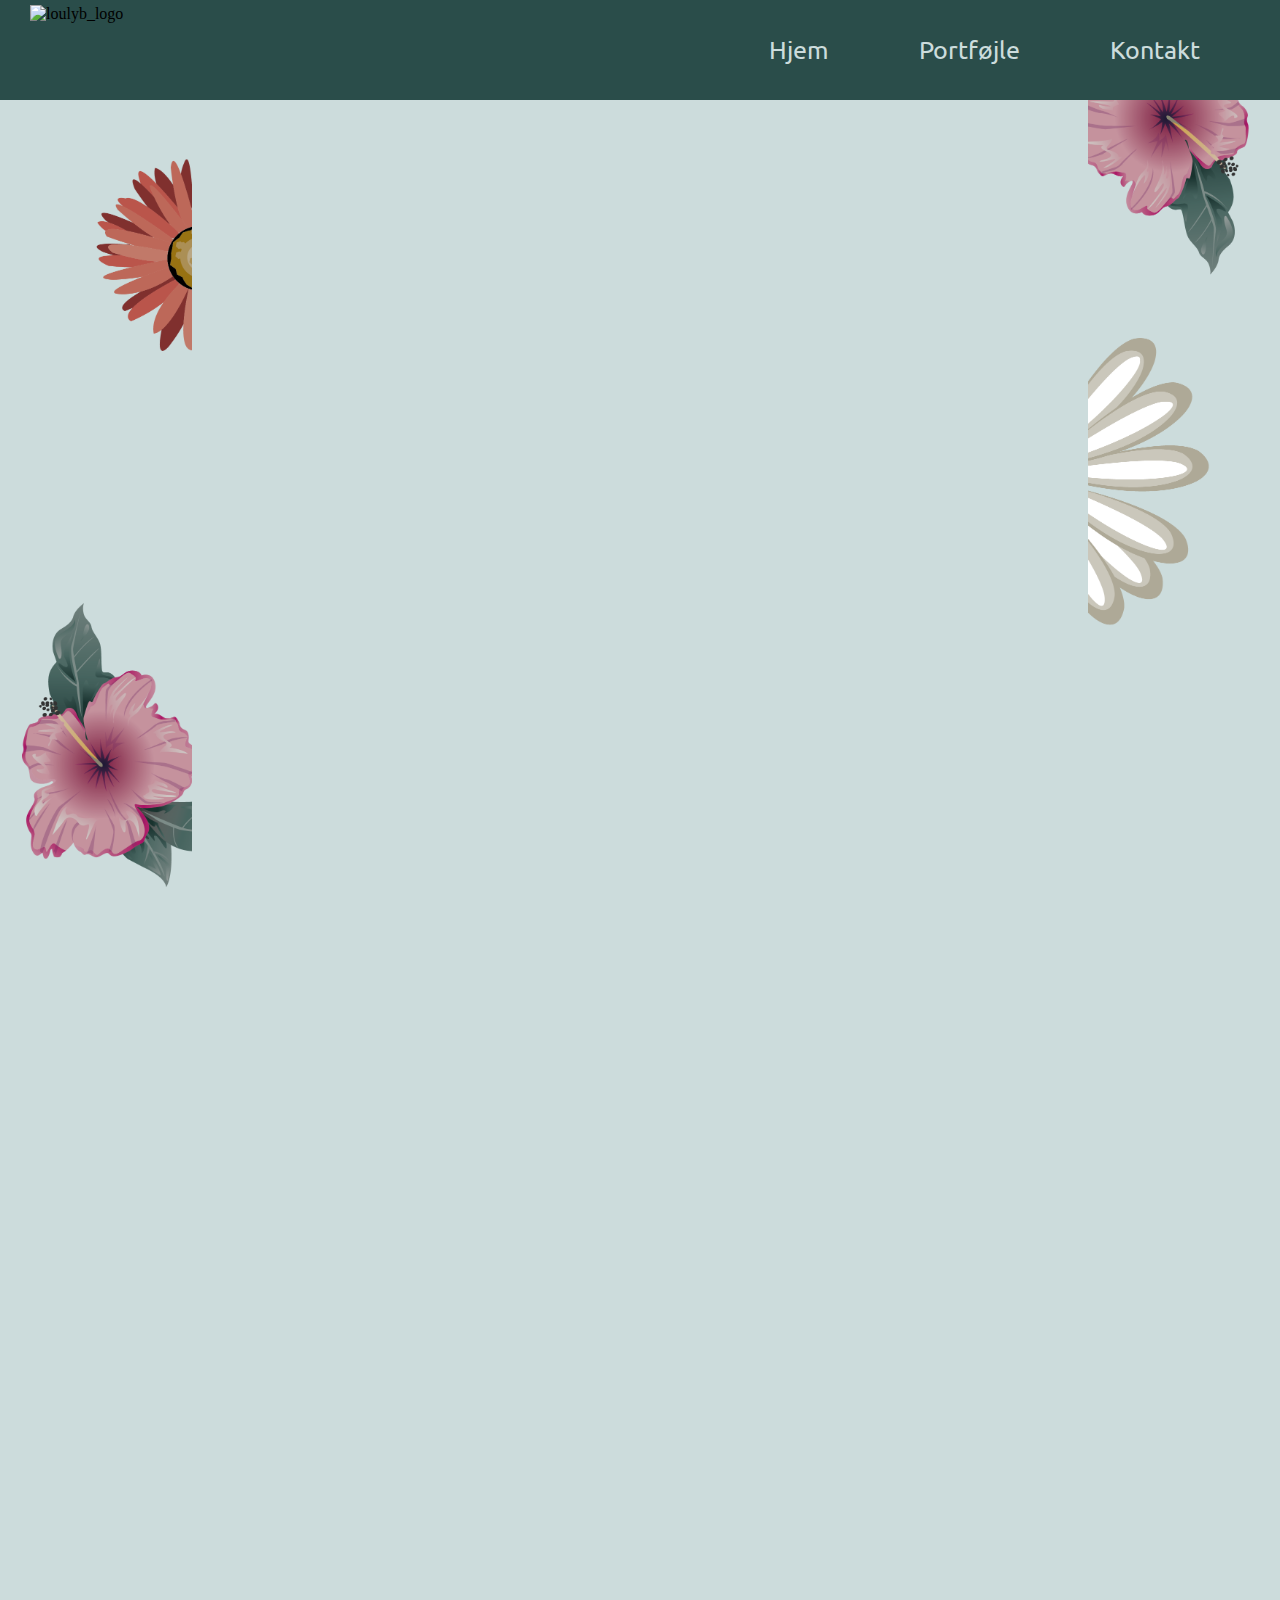
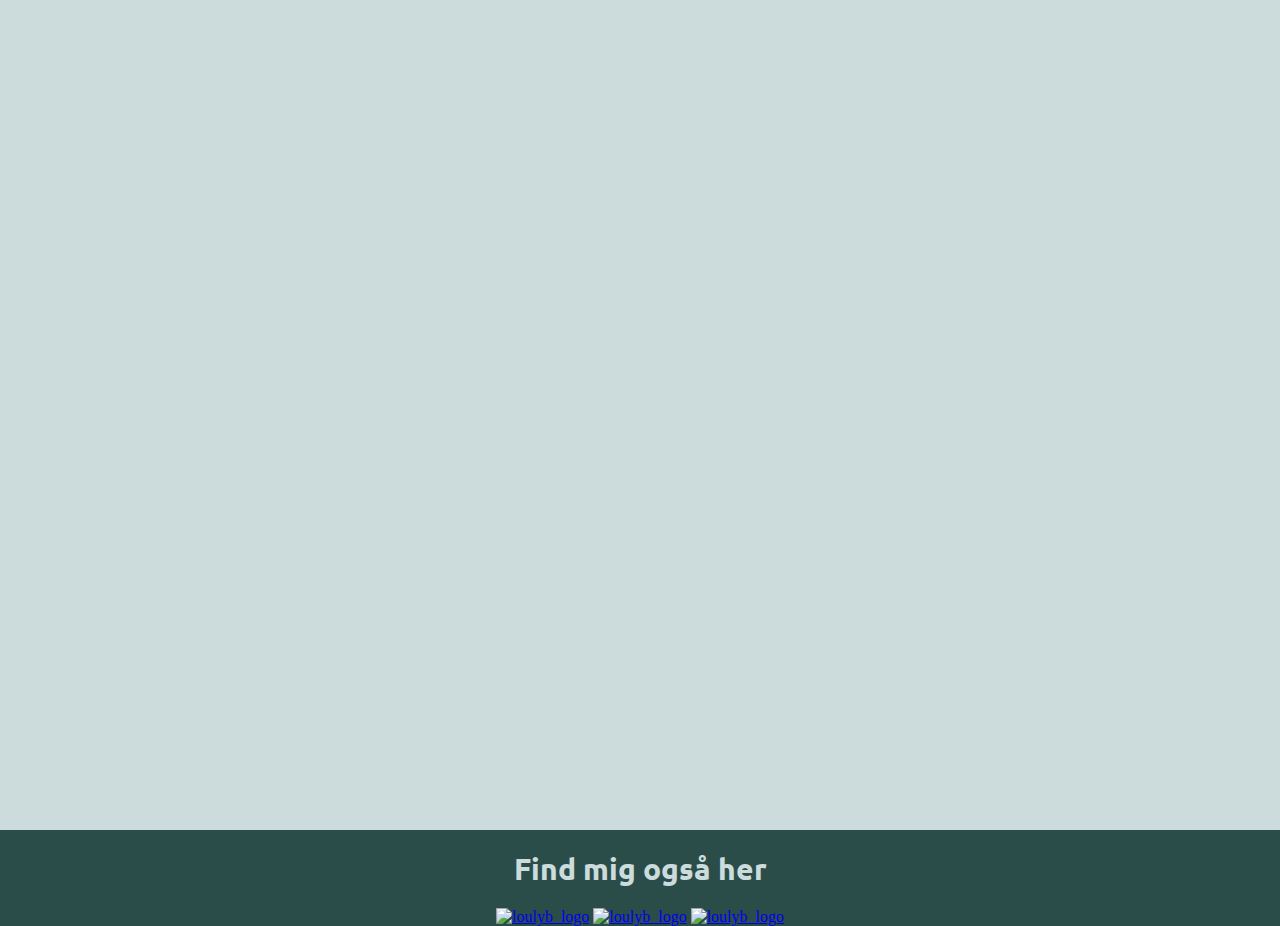
==== kontakt.html @ f7d67015 "ændringer" ====
<!doctype html>
<html lang="da">

<head>
    <meta charset="utf-8">
    <meta name="viewpoint" content="width=device-width, initial-scale=1.0">
    <title>loulyb.dk</title>
    <link rel="stylesheet" href="style.css">

    <!--skrifttyperne-->
    <link rel="preconnect" href="https://fonts.googleapis.com">
    <link rel="preconnect" href="https://fonts.gstatic.com" crossorigin>
    <link href="https://fonts.googleapis.com/css2?family=Merienda:wght@300&family=Ubuntu:wght@300;400;700&display=swap" rel="stylesheet">
</head>

<body>

    <p style="background-image: url('Billeder\ og\ video/baggrund.png');"></p>

    <header class="header">
        <div class="logo">
            <img src="Billeder og video/Logo.png" alt="loulyb_logo">
        </div>
        <nav class="menu">
            <ul>
                <li><a href="index.html">Hjem</a></li>
                <li><a href="portføjle.html">Portføjle</a></li>
                <li><a href="kontakt.html">Kontakt</a></li>
            </ul>
        </nav>
    </header>

    <div class="wrapper">
        <main class="item4">
            
            </div>
        </main>
    </div>

    <footer class="footer">
        <div class="overskrift2">
            <h2>Find mig også her</h2>
        </div>
        
        <div class="sm">
            <a href="https://www.facebook.com/louise.janum/"><img src="Billeder og video/facebook.png" alt="loulyb_logo"></a>
            <a href="#"><img src="Billeder og video/instragram.png" alt="loulyb_logo"></a>
            <a href="#"><img src="Billeder og video/linkedin.png" alt="loulyb_logo"></a>
        </div>
        
    </footer>

</body>

</html>
---- style.css ----
/* mobil versionen*/

*{
    margin: 0;
    padding: 0;
}

body{
    background-color: #CCDCDC;
    display: flex;
    flex-direction: column;
    min-height: 100vh;
    background-image: url('billeder/baggrund.png');
    background-repeat: no-repeat;
    background-attachment: fixed;
    background-size: 100% 100%;
}

.wrapper{
    margin: 0 auto;
    width: 80%;
    background-color: #CCDCDC;
}

.wrapper-portføjle{
    width: 80%;
    background-color: #CCDCDC;
    margin: 0 auto;
}

/* navigations bar */

.header{
    width: 100%;
    height: 100px;
    display: flex;
    background-color: #2a4d4a;
    justify-content: space-between;
    position: fixed;
    top: 0;
    z-index: 999;
}

.logo{
    width: fit-content;
    height: 100%;
    padding-left: 20px;
    display: flex;
}

.logo img{
    height: 90px;
    align-self: center;
}

.menu{
    width: fit-content;
    height: 100%;
    padding-right:20px;
}

.menu ul{
    list-style: none;
}

.menu ul li{
    display: inline;
    float: left;
    margin-right: 20px;
}

.menu ul li a{
    display: block;
    text-decoration: none;
    padding: 0 10px;
    line-height: 100px;
    color: #CCDCDC;
    font-size: 20px;
    font-family: 'Ubuntu', sans-serif;
}

.menu ul li a:hover{
    color: #5C8A66;
    text-decoration:underline;
}

/* styling af forside */

section{
    min-height: 60vh;
    width: 100%;
    display: flex;
    align-items: center;
    justify-content: center;
}

.grid{
    width: 90%;
    max-width: 1000px;
    display: flex;
    align-items: center;
    justify-content: center;
}

.venstre{
    width: 100%;
    height: 500px;
    background: url(billeder/mig-forside.jpg) no-repeat center / cover;
    border-radius: 8px;
    margin-left: -40px;
}

.højre{
    width:90%;
    min-height: 70px;
    display: flex;
    justify-content: center;
    margin-left: -85px;
    margin-right: -60px;
}

.grid h2{
    font-size: 20px;
    color: #5C8A66;
}

.grid p{
    text-align:center;
    color: #5C8A66;
}

hr{
    border: 2px solid #2a4d4a;
    border-radius: 8px;
    margin-left: auto;
    margin-right: auto;
    margin-top: 10px;
    margin-bottom: 10px;
    width: 80%;
}

/* footer og stylingen af footer */

.footer{
    background-color: #2a4d4a;
    bottom: 0;
    width: 100%;
    position: static;
}

.sm{
    width: fit-content;
    height: 100%; 
    margin-left: auto;
    margin-right: auto;
}

.sm img{
    height: 30px;
    align-self: center;
}

.sm img:hover{

}

/* styling af tekst */

h1{
    color: #776473;
    font-size: 20px;
    font-family: 'Ubuntu', sans-serif;
    padding: 10px;
}

h2{
    text-align: center;
    padding: 10px;
    color: #CCDCDC;
    font-family: 'Ubuntu', sans-serif;
    font-size: 20px;
    font-style: bold;
}

h3{
    color: #776473;
    font-size: 15px;
    font-family: 'Ubuntu', sans-serif;
    font-style: bold;
    padding: 10px;
}

.tekst{
    padding-left: 10px;
    padding-right: 10px;
    padding-bottom: 5px;
    padding-top: 5px;
    font-size: 10px;
    font-family: 'Ubuntu', sans-serif;
    font-style: light;
    line-height: 15px;
    color: #1D1E1B;
}

p{
    color: #2a4d4a;
}

/* styling af om mig*/

.row {
    display: flex;
    justify-content: center;
    align-items: center;
    flex-wrap: wrap;
    
  }

.column{
    flex: 20%;
    max-width: 100%;
    padding: 5px 5px;
}

.column img{
    width: 100%;
    padding: 2px;
    border-radius: 8px;
}

/* styling af Portføjle*/

#grid-container{
    display: grid;
    grid-template-areas: 
     '1'
     '2'
     '3'
     '4'
     '5'
     '6';
    grid-template-columns: 2fr;
    grid-template-rows: 250px;
    height: 100%;
    gap: 20px;
    padding: 20px;
}

#grid-container img{
    border-radius: 8px;
}

.video{
    border-radius: 8px;
    overflow: hidden;
    position: relative;
}

.adobe{
    width: 100%;
}

/* styling af Kontakt */

/* 550px or above */
@media screen and (min-width: 550px) {

    body{
        min-height: 100vh;
    }

    .wrapper{
        width: 70%;
        margin: 0 auto;
        height: 270vh;
    }

    .wrapper-portføjle{
        width: 70%;
        margin: 0 auto;
        height: 300vh;
    }

    .logo{
        padding-left: 30px;
    }

    .menu ul li{
        margin-right: 30px;
    }

    .menu ul li a{
        padding: 0 30px;
        line-height: 100px;
        font-size: 25px;
    }

    /* styling af forside */
        section{
            min-height: 90vh;
        }
    
        .grid h2{
            font-size: 70px;
        }
        
        .grid p{
            text-align:center;
            font-size: 40px;
        }

        .venstre{
            margin-left: -150px;
            height: 700px;
        }
      
        .højre{
            width:100%;
            min-height: 70px;
            display: flex;
            justify-content: center;
            margin-left: -250px;
            margin-right: -150px;
        }

    /* footer og stylingen af footer */
    
    .sm img{
        height: 50px;
        align-self: center;
    }
 
    /* styling af tekst */

    h1{
        font-size: 40px;
        padding: 20px;
    }

    h2{
        font-size: 30px;
        padding: 20px;
    }

    h3{
        font-size: 30px;
    }

    .tekst{
        font-size: 20px;
        padding: 10px;
        line-height: 40px;
        padding-left: 20px;
        padding-right: 20px;
        padding-bottom: 10px;
        padding-top: 10px;
    }

    /* styling af om mig*/
        .column{
            padding: 10px 10px;
        }  

        .column img {
            width: 100%;
        }


    
  /* styling af Portføjle*/
    #grid-container{
        grid-template-areas: 
        '1 2'
        '3 4'
        '5 6';
        grid-template-columns: 2fr 2fr;
        grid-template-rows: 300px 400px;
        height: 100%;
        gap: 100px ;
        padding: 30px;
    }
    
    #grid-container > *{
        padding: 30px;
    }
}
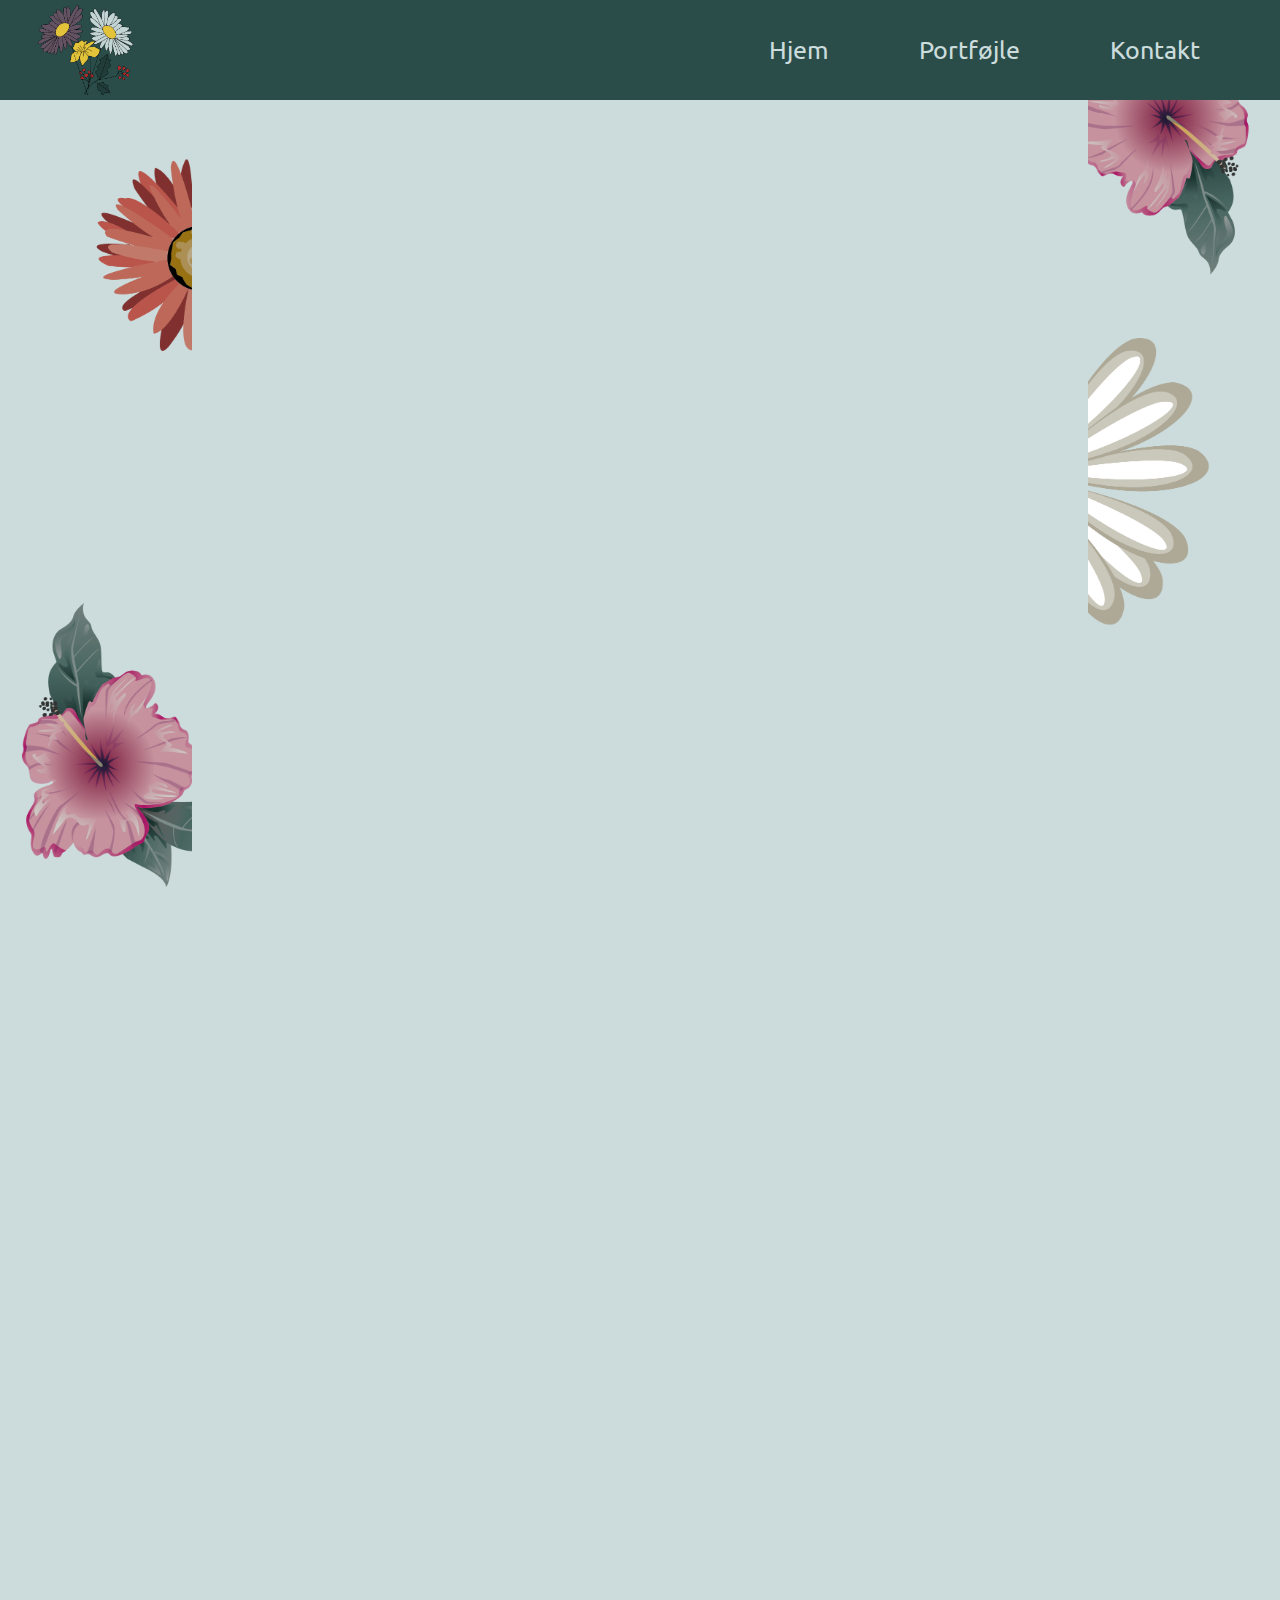
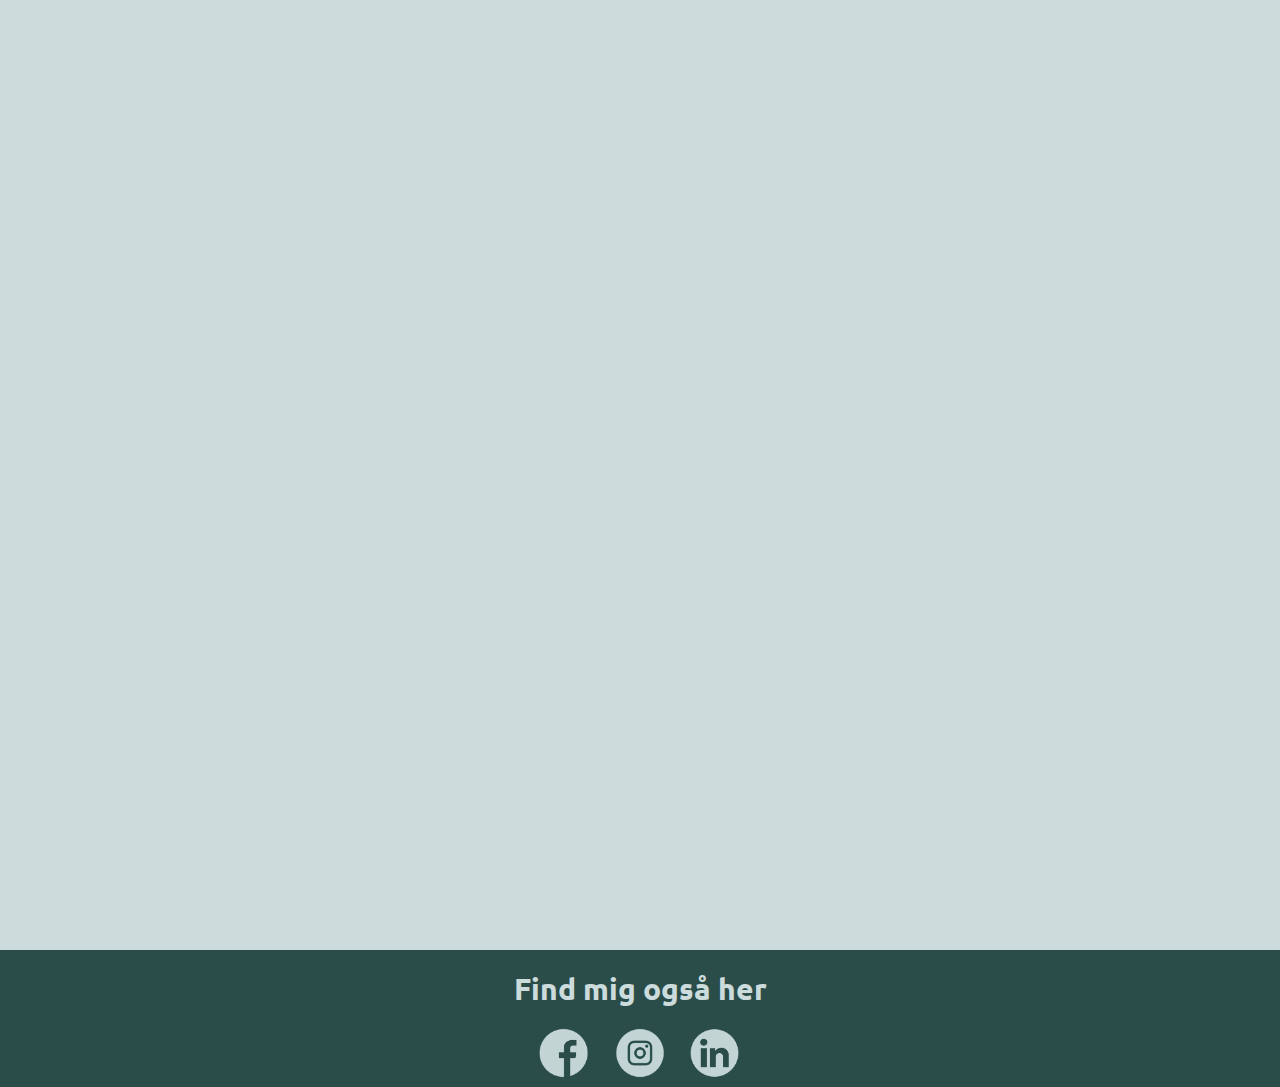
==== commit 90de1288: "ændringer" ====
--- a/kontakt.html
+++ b/kontakt.html
@@ -10,16 +10,16 @@
     <!--skrifttyperne-->
     <link rel="preconnect" href="https://fonts.googleapis.com">
     <link rel="preconnect" href="https://fonts.gstatic.com" crossorigin>
-    <link href="https://fonts.googleapis.com/css2?family=Merienda:wght@300&family=Ubuntu:wght@300;400;700&display=swap" rel="stylesheet">
+    <link href="https://fonts.googleapis.com/css2?family=Indie+Flower&family=Ubuntu:wght@300;400&display=swap" rel="stylesheet">
 </head>
 
 <body>
 
-    <p style="background-image: url('Billeder\ og\ video/baggrund.png');"></p>
+    <p style="background-image: url('billeder/baggrund.png');"></p>
 
     <header class="header">
         <div class="logo">
-            <img src="Billeder og video/Logo.png" alt="loulyb_logo">
+            <img src="billeder/Logo.png" alt="loulyb_logo">
         </div>
         <nav class="menu">
             <ul>
@@ -32,22 +32,37 @@
 
     <div class="wrapper">
         <main class="item4">
-            
-            </div>
-        </main>
+
+    </div>
+    </main>
     </div>
 
     <footer class="footer">
         <div class="overskrift2">
             <h2>Find mig også her</h2>
         </div>
-        
+
         <div class="sm">
-            <a href="https://www.facebook.com/louise.janum/"><img src="Billeder og video/facebook.png" alt="loulyb_logo"></a>
-            <a href="#"><img src="Billeder og video/instragram.png" alt="loulyb_logo"></a>
-            <a href="#"><img src="Billeder og video/linkedin.png" alt="loulyb_logo"></a>
+            <div class="fb">
+                <a href="https://www.facebook.com/louise.janum/">
+                    <img src="billeder/facebook.png" alt="loulyb_logo">
+                    <img src="billeder/facebook-hover.png" alt="hover effect" class="fb-hover">
+                </a>
+            </div>
+            <div class="in">
+                <a href="#">
+                    <img src="billeder/instragram.png" alt="loulyb_logo">
+                    <img src="billeder/instragram-hover.png" alt="hover effect" class="in-hover">
+                </a>
+            </div>
+            <div class="lin">
+                <a href="#">
+                    <img src="billeder/linkedin.png" alt="loulyb_logo">
+                    <img src="billeder/linkedin-hover.png" alt="hover effect" class="lin-hover">
+                </a>
+            </div>
         </div>
-        
+
     </footer>
 
 </body>
--- a/style.css
+++ b/style.css
@@ -17,15 +17,10 @@
 }
 
 .wrapper{
-    margin: 0 auto;
+    margin: 0 auto ;
     width: 80%;
     background-color: #CCDCDC;
-}
-
-.wrapper-portføjle{
-    width: 80%;
-    background-color: #CCDCDC;
-    margin: 0 auto;
+    padding-top: 100px;
 }
 
 /* navigations bar */
@@ -116,11 +111,11 @@
     display: flex;
     justify-content: center;
     margin-left: -85px;
-    margin-right: -60px;
+    margin-right: -50px;
 }
 
 .grid h2{
-    font-size: 20px;
+    font-size: 23px;
     color: #5C8A66;
 }
 
@@ -158,17 +153,61 @@
 .sm img{
     height: 30px;
     align-self: center;
-}
-
-.sm img:hover{
-
+    padding-bottom: 5px;
+}
+
+/*facebook*/
+.fb {
+    position: relative;
+    display: inline-block;
+}
+
+.fb .fb-hover {
+    display: none;
+    position: absolute;
+    top: 0;
+    left: -1px;
+}
+
+.fb:hover .fb-hover {
+    display: inline;
+}
+
+/*instagram*/
+.in {
+    position: relative;
+    display: inline-block;
+}
+.in .in-hover {
+    display: none;
+    position: absolute;
+    top: 0;
+    left: 1px;
+}
+.in:hover .in-hover {
+    display: inline;
+}
+
+/*linkedin*/
+.lin {
+    position: relative;
+    display: inline-block;
+}
+.lin .lin-hover {
+    display: none;
+    position: absolute;
+    top: 0;
+    left: 0;
+}
+.lin:hover .lin-hover {
+    display: inline;
 }
 
 /* styling af tekst */
 
 h1{
     color: #776473;
-    font-size: 20px;
+    font-size: 30px;
     font-family: 'Ubuntu', sans-serif;
     padding: 10px;
 }
@@ -179,15 +218,19 @@
     color: #CCDCDC;
     font-family: 'Ubuntu', sans-serif;
     font-size: 20px;
-    font-style: bold;
 }
 
 h3{
     color: #776473;
     font-size: 15px;
     font-family: 'Ubuntu', sans-serif;
-    font-style: bold;
-    padding: 10px;
+    padding: 10px;
+}
+
+h4{
+    font-family:'Indie Flower', cursive;
+    font-size: 20px;
+    color: #1D1E1B;
 }
 
 .tekst{
@@ -197,13 +240,13 @@
     padding-top: 5px;
     font-size: 10px;
     font-family: 'Ubuntu', sans-serif;
-    font-style: light;
     line-height: 15px;
     color: #1D1E1B;
 }
 
 p{
     color: #2a4d4a;
+    padding: 10px;
 }
 
 /* styling af om mig*/
@@ -229,31 +272,32 @@
 }
 
 /* styling af Portføjle*/
-
-#grid-container{
-    display: grid;
-    grid-template-areas: 
-     '1'
-     '2'
-     '3'
-     '4'
-     '5'
-     '6';
-    grid-template-columns: 2fr;
-    grid-template-rows: 250px;
-    height: 100%;
-    gap: 20px;
-    padding: 20px;
-}
-
-#grid-container img{
+.portføjle1 {
+    display: flex;
+    flex-direction: row;
+    justify-content: space-around;
+    padding: 10px;
+}
+
+.portføjle1 li {
+    list-style: none;
+}
+
+.portføjle1 li img{
+    width:100%;
     border-radius: 8px;
-}
-
-.video{
+    padding-top: 10px;
+}
+
+.portføjle1 li video {
     border-radius: 8px;
-    overflow: hidden;
-    position: relative;
+    width: 100%;
+    padding: 10px;
+}
+
+.portføjle1 p{
+    padding-bottom: 10px;
+    font-size: 15px;
 }
 
 .adobe{
@@ -346,6 +390,10 @@
         font-size: 30px;
     }
 
+    h4{
+        font-size: 20px;
+    }
+
     .tekst{
         font-size: 20px;
         padding: 10px;
@@ -368,19 +416,26 @@
 
     
   /* styling af Portføjle*/
-    #grid-container{
-        grid-template-areas: 
-        '1 2'
-        '3 4'
-        '5 6';
-        grid-template-columns: 2fr 2fr;
-        grid-template-rows: 300px 400px;
-        height: 100%;
-        gap: 100px ;
-        padding: 30px;
-    }
-    
-    #grid-container > *{
-        padding: 30px;
+    .portføjle1 {
+        display: flex;
+        flex-direction: row;
+        justify-content: space-around;
+        padding: 10px;
+    }
+
+    .portføjle1 li {
+        list-style: none;
+    }
+
+    .portføjle1 li img{
+        width: 100%;
+        border-radius: 8px;
+        padding-top: 20px;
+    }
+
+    .portføjle1 li video {
+        border-radius: 8px;
+        width: 100%;
+        padding-top: 10px;
     }
 }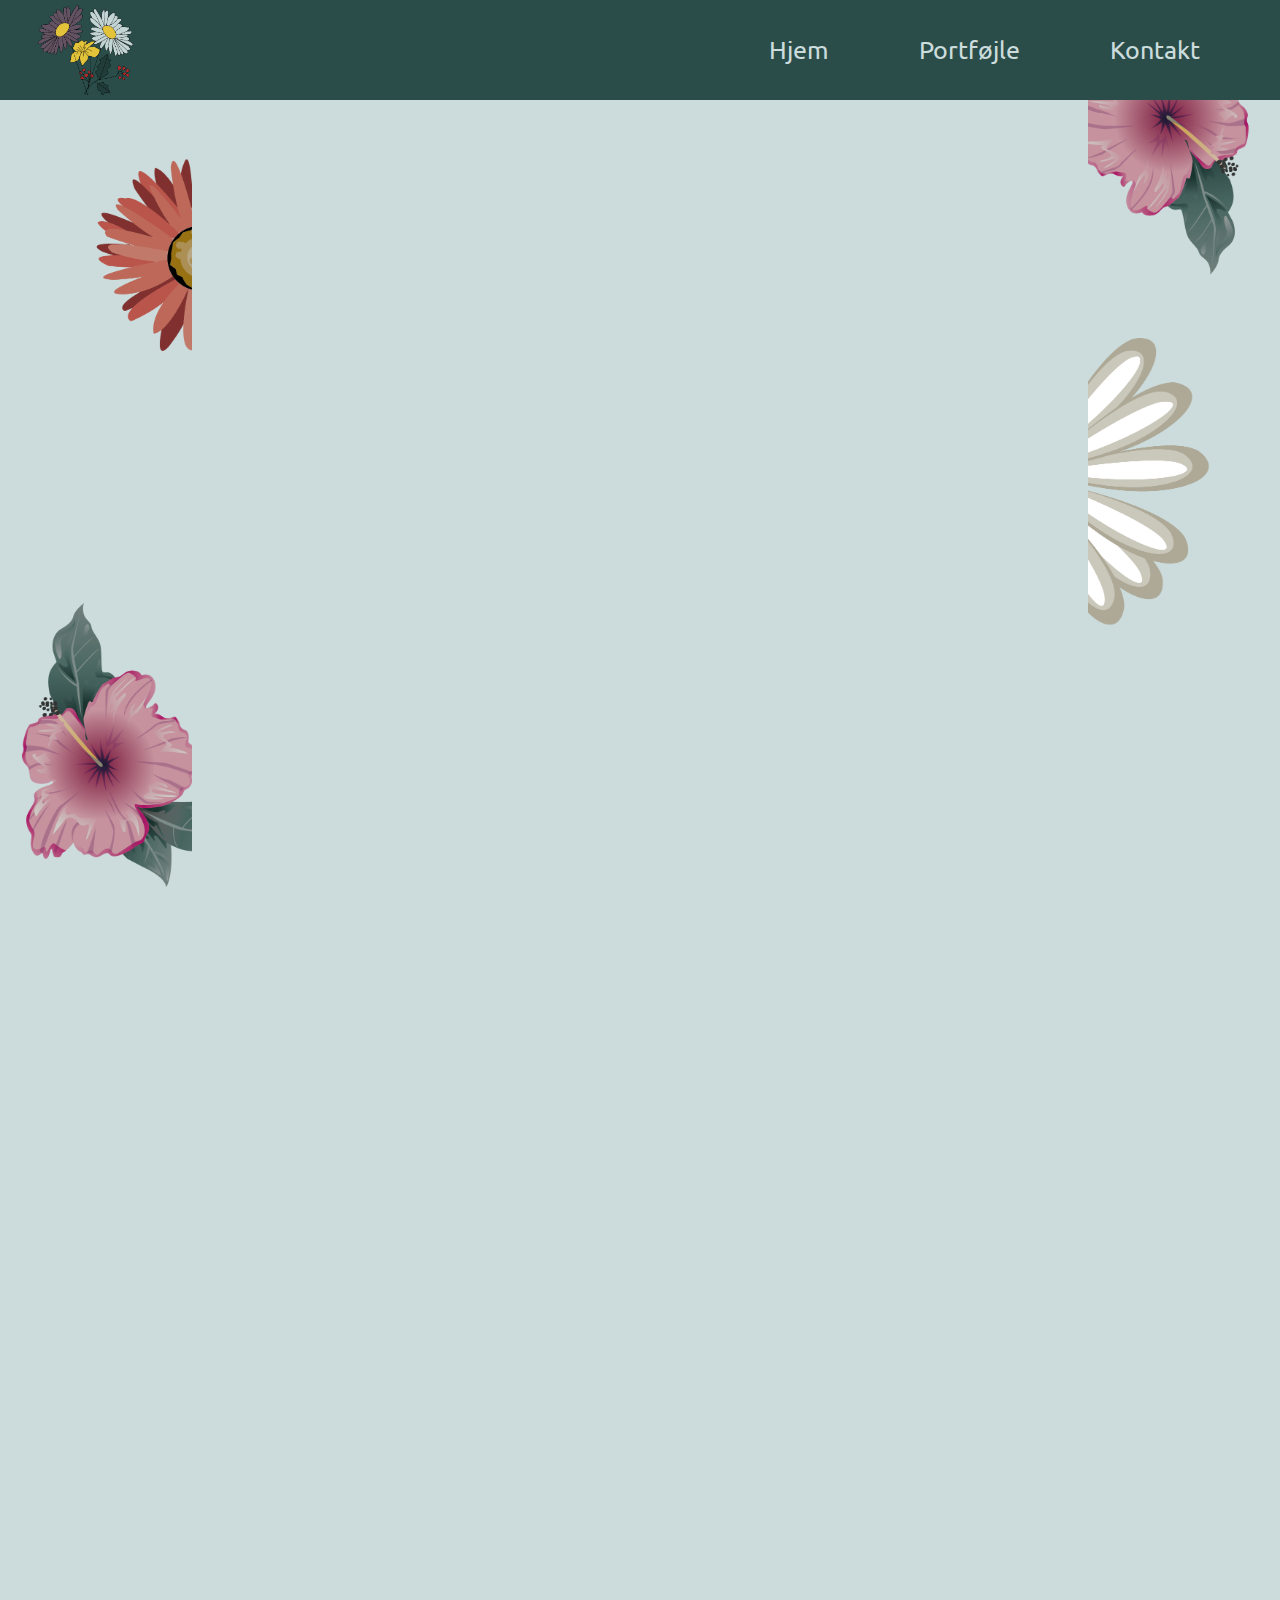
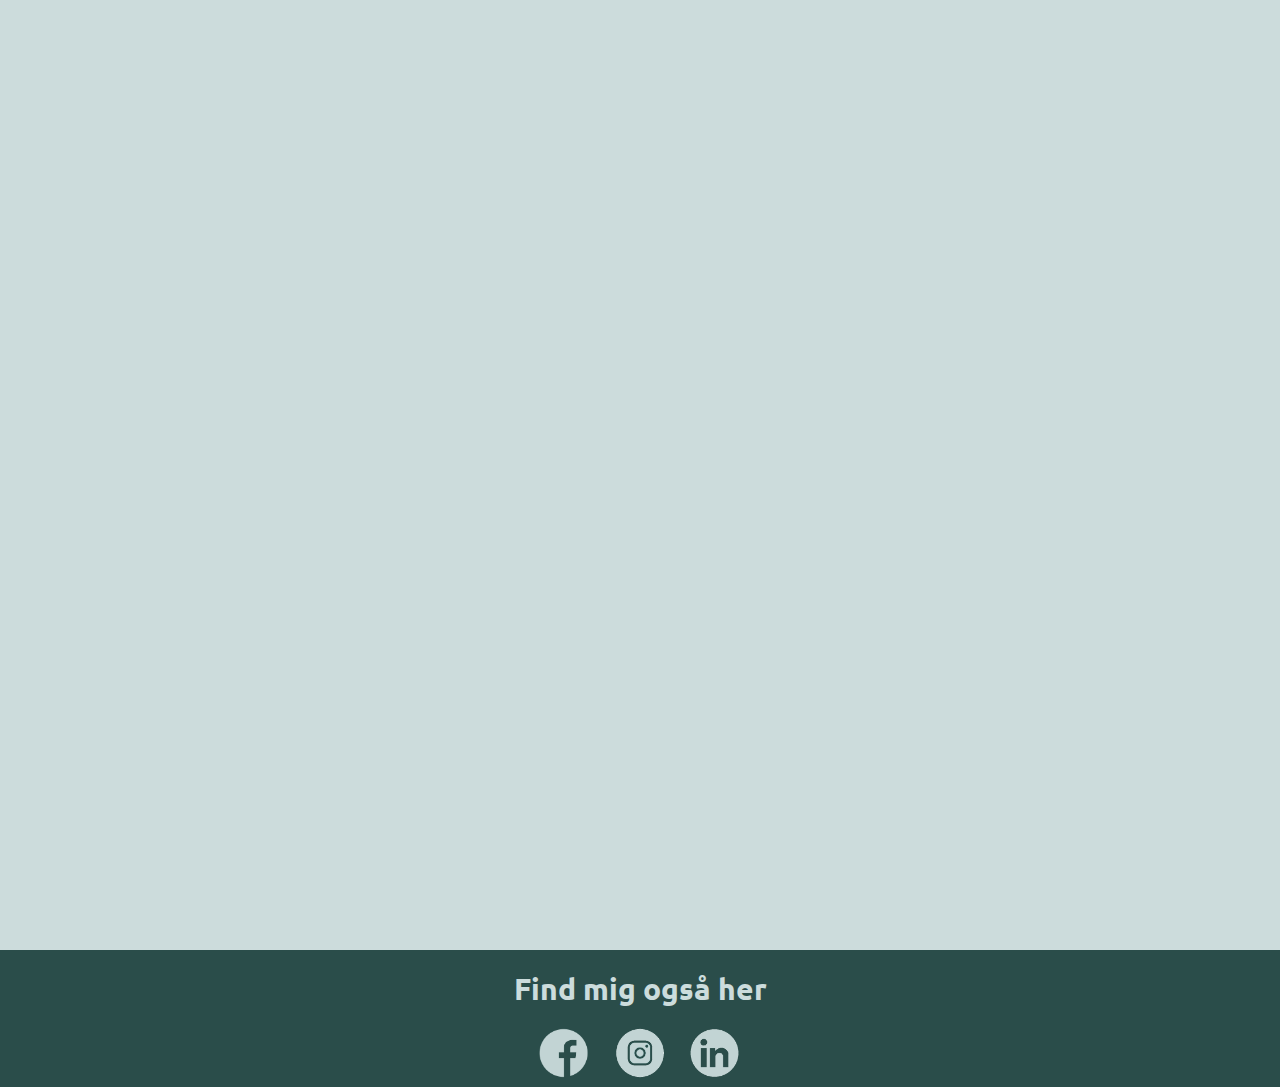
==== commit ba59ef7c: "ændringer på hele hjemmeside" ====
--- a/kontakt.html
+++ b/kontakt.html
@@ -10,7 +10,8 @@
     <!--skrifttyperne-->
     <link rel="preconnect" href="https://fonts.googleapis.com">
     <link rel="preconnect" href="https://fonts.gstatic.com" crossorigin>
-    <link href="https://fonts.googleapis.com/css2?family=Indie+Flower&family=Ubuntu:wght@300;400&display=swap" rel="stylesheet">
+    <link href="https://fonts.googleapis.com/css2?family=Indie+Flower&family=Ubuntu:wght@300;400&display=swap"
+        rel="stylesheet">
 </head>
 
 <body>
@@ -32,9 +33,9 @@
 
     <div class="wrapper">
         <main class="item4">
+            
 
-    </div>
-    </main>
+        </main>
     </div>
 
     <footer class="footer">
--- a/style.css
+++ b/style.css
@@ -249,6 +249,12 @@
     padding: 10px;
 }
 
+.tekst3{
+    font-size: 15px;
+    font-family: 'Ubuntu', sans-serif;
+    color: #1D1E1B;
+}
+
 /* styling af om mig*/
 
 .row {
@@ -274,9 +280,9 @@
 /* styling af Portføjle*/
 .portføjle1 {
     display: flex;
-    flex-direction: row;
-    justify-content: space-around;
-    padding: 10px;
+    flex-direction: column;
+    justify-content: space-evenly;
+    padding: 20px;
 }
 
 .portføjle1 li {
@@ -285,14 +291,13 @@
 
 .portføjle1 li img{
     width:100%;
-    border-radius: 8px;
-    padding-top: 10px;
+    height: auto;
+    border-radius: 20px;
 }
 
 .portføjle1 li video {
-    border-radius: 8px;
-    width: 100%;
-    padding: 10px;
+    width: 95%;
+    border-radius: 20px;
 }
 
 .portføjle1 p{
@@ -404,6 +409,11 @@
         padding-top: 10px;
     }
 
+    .tekst3{
+        font-size: 20px;
+        color: #1D1E1B;
+    }
+
     /* styling af om mig*/
         .column{
             padding: 10px 10px;
@@ -419,23 +429,29 @@
     .portføjle1 {
         display: flex;
         flex-direction: row;
-        justify-content: space-around;
-        padding: 10px;
+        justify-content: space-between;
     }
 
     .portføjle1 li {
         list-style: none;
+        padding: 20px;
     }
 
     .portføjle1 li img{
         width: 100%;
-        border-radius: 8px;
-        padding-top: 20px;
     }
 
     .portføjle1 li video {
-        border-radius: 8px;
-        width: 100%;
-        padding-top: 10px;
+        width:95%;
+        height: auto;
+        
+    }
+    .portføjle1 p{
+        padding-bottom: 40px;
+        font-size: 20px;
+    }
+    
+    .portføjle1 h4{
+        font-size: 30px;
     }
 }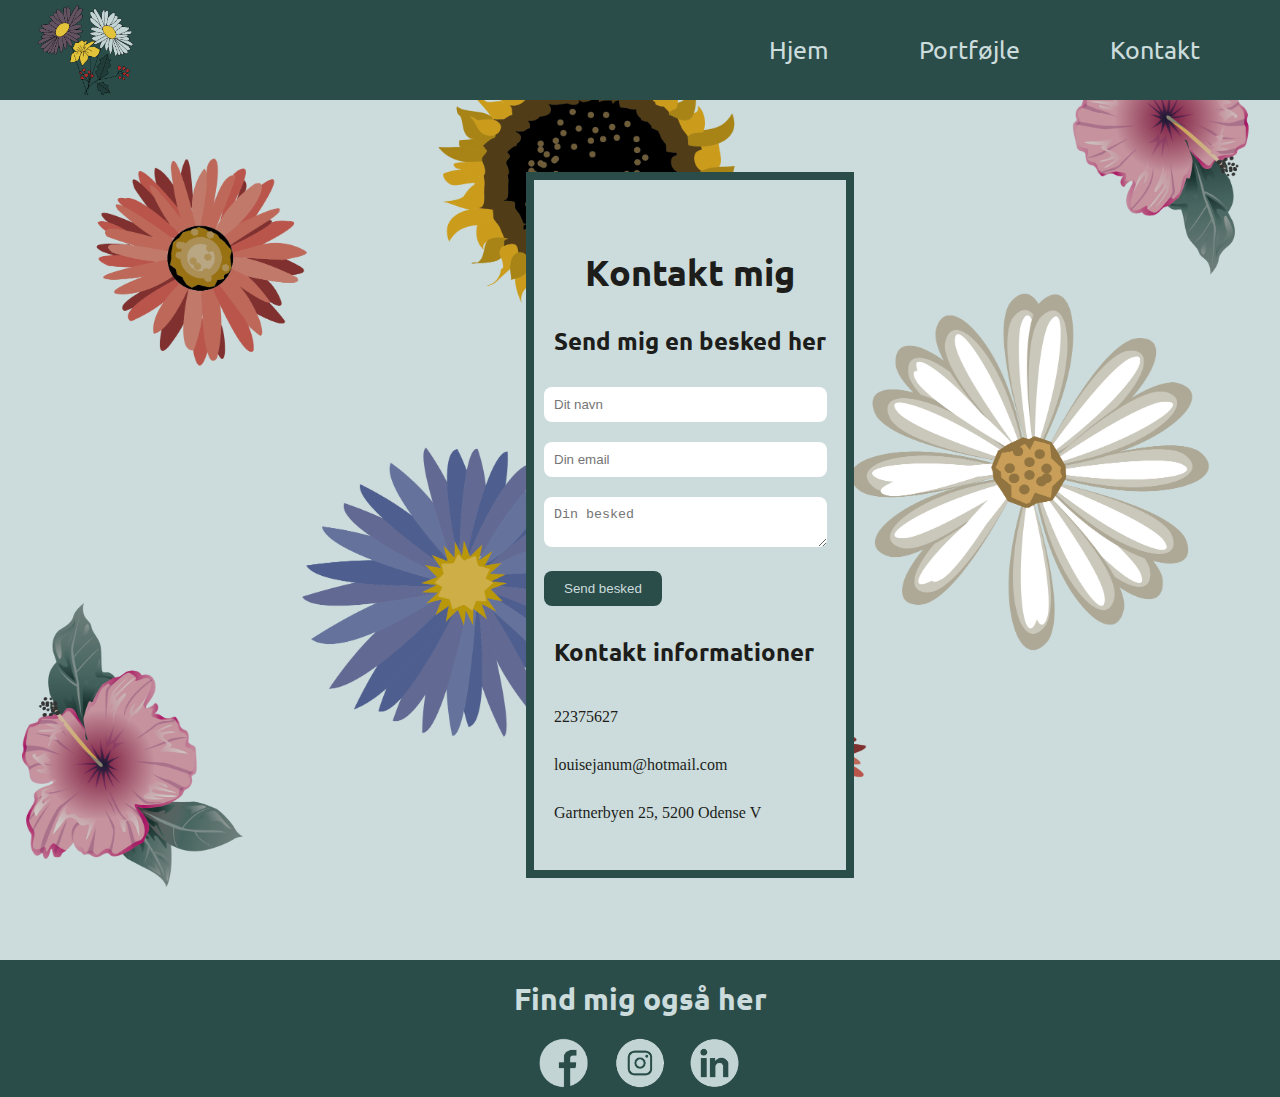
==== commit d63b1259: "ændringer" ====
--- a/kontakt.html
+++ b/kontakt.html
@@ -31,9 +31,39 @@
         </nav>
     </header>
 
-    <div class="wrapper">
+    <div class="wrapper-kontakt">
         <main class="item4">
-            
+
+            <section class="kontakt">
+                <div class="kontakt-box">
+                   
+                    <div class="kontakt-wrapper">
+                         <h2>Kontakt mig</h2>
+                         <div class="kontaktform">
+                            <h3>Send mig en besked her</h3>
+                            <form>
+                                <div class="formular">
+                                    <input type="text" name="name" placeholder="Dit navn">
+                                </div>
+                                <div class="formular">
+                                    <input type="email" name="email" placeholder="Din email">
+                                </div>
+                                <div class="formular">
+                                    <textarea name="massage" placeholder="Din besked"></textarea>
+                                </div>
+                                <button type="submit">Send besked</button>
+                            </form>
+                        </div>
+                        <div class="kontaktinfo">
+                            <h3>Kontakt informationer</h3>
+                            <p>22375627</p>
+                            <p>louisejanum@hotmail.com</p>
+                            <p>Gartnerbyen 25, 5200 Odense V</p>
+                        </div>
+                    </div>
+                </div>
+                
+            </section>
 
         </main>
     </div>
--- a/style.css
+++ b/style.css
@@ -1,11 +1,11 @@
 /* mobil versionen*/
 
-*{
+* {
     margin: 0;
     padding: 0;
 }
 
-body{
+body {
     background-color: #CCDCDC;
     display: flex;
     flex-direction: column;
@@ -16,16 +16,27 @@
     background-size: 100% 100%;
 }
 
-.wrapper{
-    margin: 0 auto ;
+/* Wrapper - giver en baggrundsfarve til teksten */
+
+.wrapper {
+    margin: 0 auto;
     width: 80%;
     background-color: #CCDCDC;
-    padding-top: 100px;
-}
-
-/* navigations bar */
-
-.header{
+}
+
+.portføjle, .grid{
+    margin-top: 100px;
+}
+
+.wrapper-kontakt{
+    margin-top: 100px;
+    margin-bottom: 30px;
+    width: 100%;
+}
+
+/* navigationsbar og logo */
+
+.header {
     width: 100%;
     height: 100px;
     display: flex;
@@ -36,35 +47,35 @@
     z-index: 999;
 }
 
-.logo{
+.logo {
     width: fit-content;
     height: 100%;
     padding-left: 20px;
     display: flex;
 }
 
-.logo img{
+.logo img {
     height: 90px;
     align-self: center;
 }
 
-.menu{
+.menu {
     width: fit-content;
     height: 100%;
-    padding-right:20px;
-}
-
-.menu ul{
+    padding-right: 20px;
+}
+
+.menu ul {
     list-style: none;
 }
 
-.menu ul li{
+.menu ul li {
     display: inline;
     float: left;
     margin-right: 20px;
 }
 
-.menu ul li a{
+.menu ul li a {
     display: block;
     text-decoration: none;
     padding: 0 10px;
@@ -74,22 +85,21 @@
     font-family: 'Ubuntu', sans-serif;
 }
 
-.menu ul li a:hover{
+.menu ul li a:hover {
     color: #5C8A66;
-    text-decoration:underline;
-}
-
-/* styling af forside */
-
-section{
-    min-height: 60vh;
+    text-decoration: underline;
+}
+
+/* Styling af forside */
+
+section {
     width: 100%;
     display: flex;
     align-items: center;
     justify-content: center;
 }
 
-.grid{
+.grid {
     width: 90%;
     max-width: 1000px;
     display: flex;
@@ -97,7 +107,7 @@
     justify-content: center;
 }
 
-.venstre{
+.venstre {
     width: 100%;
     height: 500px;
     background: url(billeder/mig-forside.jpg) no-repeat center / cover;
@@ -105,8 +115,8 @@
     margin-left: -40px;
 }
 
-.højre{
-    width:90%;
+.højre {
+    width: 90%;
     min-height: 70px;
     display: flex;
     justify-content: center;
@@ -114,17 +124,17 @@
     margin-right: -50px;
 }
 
-.grid h2{
+.grid h2 {
     font-size: 23px;
     color: #5C8A66;
 }
 
-.grid p{
-    text-align:center;
+.grid p {
+    text-align: center;
     color: #5C8A66;
 }
 
-hr{
+hr {
     border: 2px solid #2a4d4a;
     border-radius: 8px;
     margin-left: auto;
@@ -134,23 +144,45 @@
     width: 80%;
 }
 
-/* footer og stylingen af footer */
-
-.footer{
+/* Styling af om mig sektionen*/
+
+.row {
+    display: flex;
+    justify-content: center;
+    align-items: center;
+    flex-wrap: wrap;
+
+}
+
+.column {
+    flex: 20%;
+    max-width: 100%;
+    padding: 5px 5px;
+}
+
+.column img {
+    width: 100%;
+    padding: 2px;
+    border-radius: 8px;
+}
+
+/* Stylingen af footer */
+
+.footer {
     background-color: #2a4d4a;
     bottom: 0;
     width: 100%;
     position: static;
 }
 
-.sm{
+.sm {
     width: fit-content;
-    height: 100%; 
+    height: 100%;
     margin-left: auto;
     margin-right: auto;
 }
 
-.sm img{
+.sm img {
     height: 30px;
     align-self: center;
     padding-bottom: 5px;
@@ -178,12 +210,14 @@
     position: relative;
     display: inline-block;
 }
+
 .in .in-hover {
     display: none;
     position: absolute;
     top: 0;
     left: 1px;
 }
+
 .in:hover .in-hover {
     display: inline;
 }
@@ -193,26 +227,28 @@
     position: relative;
     display: inline-block;
 }
+
 .lin .lin-hover {
     display: none;
     position: absolute;
     top: 0;
     left: 0;
 }
+
 .lin:hover .lin-hover {
     display: inline;
 }
 
-/* styling af tekst */
-
-h1{
+/* Styling af teksten på hele hjemmesiden */
+
+h1 {
     color: #776473;
     font-size: 30px;
     font-family: 'Ubuntu', sans-serif;
     padding: 10px;
 }
 
-h2{
+h2 {
     text-align: center;
     padding: 10px;
     color: #CCDCDC;
@@ -220,20 +256,20 @@
     font-size: 20px;
 }
 
-h3{
+h3 {
     color: #776473;
     font-size: 15px;
     font-family: 'Ubuntu', sans-serif;
     padding: 10px;
 }
 
-h4{
-    font-family:'Indie Flower', cursive;
+h4 {
+    font-family: 'Indie Flower', cursive;
     font-size: 20px;
     color: #1D1E1B;
 }
 
-.tekst{
+.tekst {
     padding-left: 10px;
     padding-right: 10px;
     padding-bottom: 5px;
@@ -244,40 +280,20 @@
     color: #1D1E1B;
 }
 
-p{
+p {
     color: #2a4d4a;
     padding: 10px;
 }
 
-.tekst3{
+.tekst3 {
     font-size: 15px;
     font-family: 'Ubuntu', sans-serif;
     color: #1D1E1B;
 }
 
-/* styling af om mig*/
-
-.row {
-    display: flex;
-    justify-content: center;
-    align-items: center;
-    flex-wrap: wrap;
-    
-  }
-
-.column{
-    flex: 20%;
-    max-width: 100%;
-    padding: 5px 5px;
-}
-
-.column img{
-    width: 100%;
-    padding: 2px;
-    border-radius: 8px;
-}
-
-/* styling af Portføjle*/
+/* Styling af Portføjle siden*/
+
+
 .portføjle1 {
     display: flex;
     flex-direction: column;
@@ -289,8 +305,8 @@
     list-style: none;
 }
 
-.portføjle1 li img{
-    width:100%;
+.portføjle1 li img {
+    width: 100%;
     height: auto;
     border-radius: 20px;
 }
@@ -300,106 +316,183 @@
     border-radius: 20px;
 }
 
-.portføjle1 p{
+.portføjle1 p {
     padding-bottom: 10px;
     font-size: 15px;
 }
 
-.adobe{
-    width: 100%;
-}
-
-/* styling af Kontakt */
+.adobe {
+    width: 100%;
+}
+
+/* Styling af Kontakt siden */
+.kontakt-box {
+    max-width: 60%;
+    display: flex;
+    justify-content: center;
+    flex-wrap: wrap;
+    background-color: #CCDCDC;
+    padding: 10px 10px;
+    border: 8px solid #2a4d4a;
+    min-height: 70vh;
+}
+
+.kontakt-box h2 {
+    font-size: 36px;
+    color: #1D1E1B;
+}
+
+.kontakt-wrapper {
+    flex-direction: column;
+}
+
+.kontaktform {
+    text-align: left;
+}
+
+.kontaktform h3 {
+    font-size: 24px;
+    margin-bottom: 20px;
+    color: #1D1E1B;
+}
+
+.formular {
+    margin-bottom: 20px;
+}
+
+input,
+textarea {
+    width: 90%;
+    padding: 10px;
+    border-radius: 8px;
+    border: none;
+    color: #2a4d4a;
+}
+
+input:focus,
+textarea:focus {
+    outline: none;
+    box-shadow: 0 0 8px #1D1E1B;
+}
+
+button {
+    display: inline-block;
+    padding: 10px 20px;
+    background-color: #2a4d4a;
+    color: #CCDCDC;
+    border: none;
+    border-radius: 8px;
+    cursor: pointer;
+    transition: 0, 3s ease;
+}
+
+button:hover {
+    background-color: #776473;
+}
+
+.kontaktinfo {
+    text-align: left;
+    padding-top: 20px;
+}
+
+.kontaktinfo h3 {
+    font-size: 24px;
+    margin-bottom: 20px;
+    color: #1D1E1B;
+}
+
+.kontaktinfo p {
+    margin-bottom: 10px;
+    color: #1D1E1B;
+}
 
 /* 550px or above */
 @media screen and (min-width: 550px) {
 
-    body{
+    body {
         min-height: 100vh;
     }
 
-    .wrapper{
+    .wrapper {
         width: 70%;
         margin: 0 auto;
-        height: 270vh;
-    }
-
-    .wrapper-portføjle{
+    }
+
+    .wrapper-portføjle {
         width: 70%;
         margin: 0 auto;
-        height: 300vh;
-    }
-
-    .logo{
+    }
+
+    .logo {
         padding-left: 30px;
     }
 
-    .menu ul li{
+    .menu ul li {
         margin-right: 30px;
     }
 
-    .menu ul li a{
+    .menu ul li a {
         padding: 0 30px;
         line-height: 100px;
         font-size: 25px;
     }
 
     /* styling af forside */
-        section{
-            min-height: 90vh;
-        }
-    
-        .grid h2{
-            font-size: 70px;
-        }
-        
-        .grid p{
-            text-align:center;
-            font-size: 40px;
-        }
-
-        .venstre{
-            margin-left: -150px;
-            height: 700px;
-        }
-      
-        .højre{
-            width:100%;
-            min-height: 70px;
-            display: flex;
-            justify-content: center;
-            margin-left: -250px;
-            margin-right: -150px;
-        }
+    section {
+        min-height: 90vh;
+    }
+
+    .grid h2 {
+        font-size: 70px;
+    }
+
+    .grid p {
+        text-align: center;
+        font-size: 40px;
+    }
+
+    .venstre {
+        margin-left: -150px;
+        height: 700px;
+    }
+
+    .højre {
+        width: 100%;
+        min-height: 70px;
+        display: flex;
+        justify-content: center;
+        margin-left: -250px;
+        margin-right: -150px;
+    }
 
     /* footer og stylingen af footer */
-    
-    .sm img{
+
+    .sm img {
         height: 50px;
         align-self: center;
     }
- 
+
     /* styling af tekst */
 
-    h1{
+    h1 {
         font-size: 40px;
         padding: 20px;
     }
 
-    h2{
+    h2 {
         font-size: 30px;
         padding: 20px;
     }
 
-    h3{
+    h3 {
         font-size: 30px;
     }
 
-    h4{
+    h4 {
         font-size: 20px;
     }
 
-    .tekst{
+    .tekst {
         font-size: 20px;
         padding: 10px;
         line-height: 40px;
@@ -409,23 +502,23 @@
         padding-top: 10px;
     }
 
-    .tekst3{
+    .tekst3 {
         font-size: 20px;
         color: #1D1E1B;
     }
 
     /* styling af om mig*/
-        .column{
-            padding: 10px 10px;
-        }  
-
-        .column img {
-            width: 100%;
-        }
-
-
-    
-  /* styling af Portføjle*/
+    .column {
+        padding: 10px 10px;
+    }
+
+    .column img {
+        width: 100%;
+    }
+
+
+
+    /* styling af Portføjle*/
     .portføjle1 {
         display: flex;
         flex-direction: row;
@@ -437,21 +530,33 @@
         padding: 20px;
     }
 
-    .portføjle1 li img{
+    .portføjle1 li img {
         width: 100%;
     }
 
     .portføjle1 li video {
-        width:95%;
+        width: 95%;
         height: auto;
-        
-    }
-    .portføjle1 p{
+
+    }
+
+    .portføjle1 p {
         padding-bottom: 40px;
         font-size: 20px;
     }
-    
-    .portføjle1 h4{
+
+    .portføjle1 h4 {
         font-size: 30px;
     }
+
+    /*kontakt siden*/
+
+    .kontakt-box{
+        max-width: 100%px;
+        margin-left: 100px;
+        display: flex;
+        flex-direction: row;
+        flex-wrap: wrap;
+        padding-top: 50px;
+    }
 }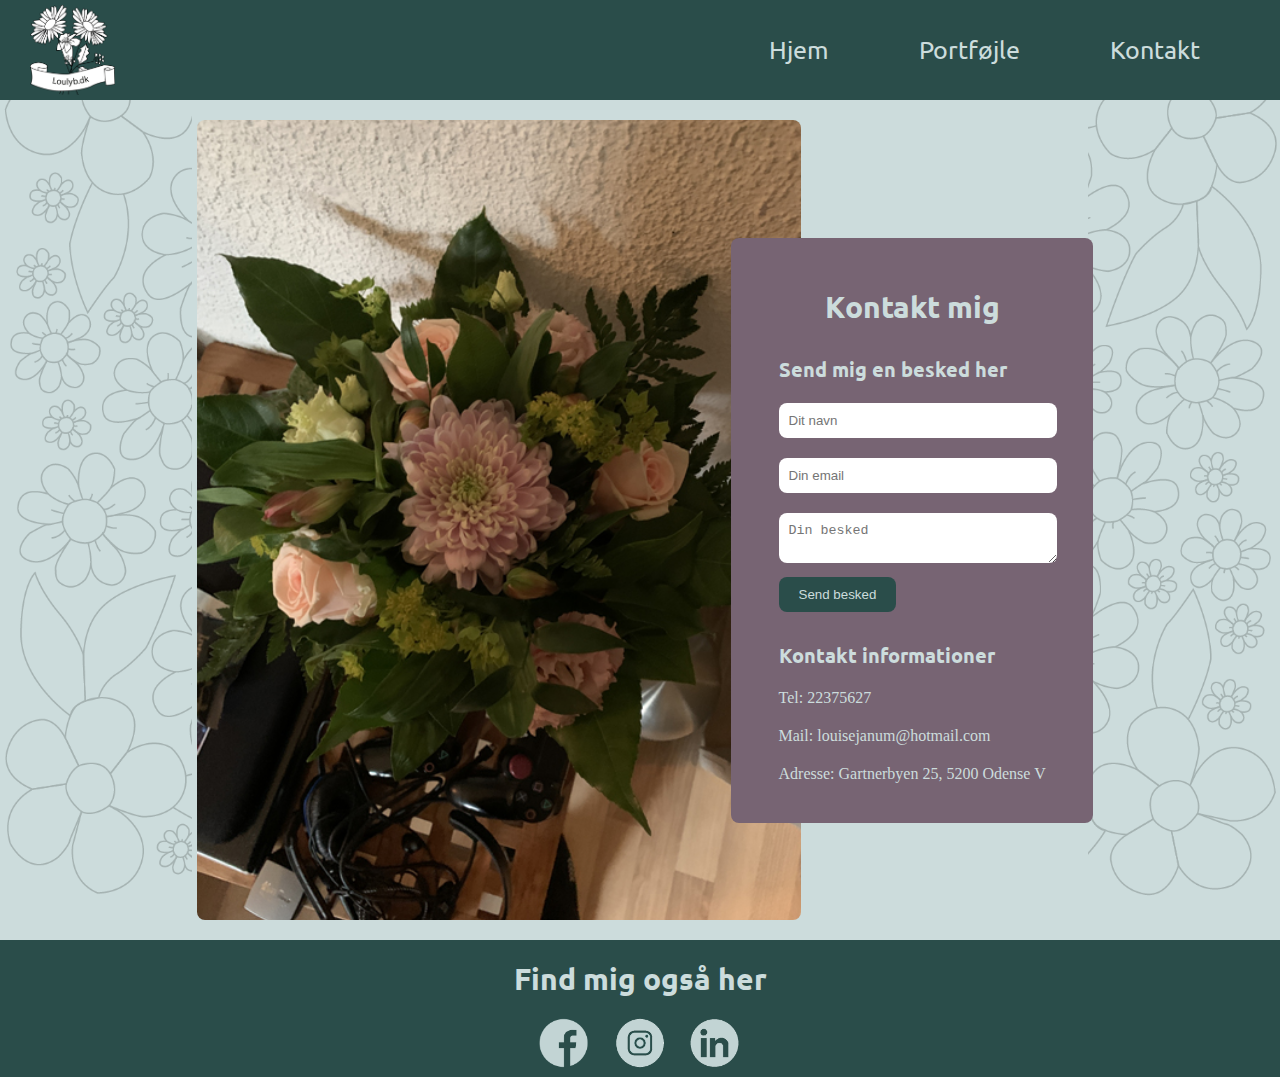
==== commit 21d1f2fa: "næst sidste ændringer" ====
--- a/kontakt.html
+++ b/kontakt.html
@@ -31,39 +31,39 @@
         </nav>
     </header>
 
-    <div class="wrapper-kontakt">
+    <div class="wrapper">
         <main class="item4">
-
-            <section class="kontakt">
-                <div class="kontakt-box">
-                   
-                    <div class="kontakt-wrapper">
-                         <h2>Kontakt mig</h2>
-                         <div class="kontaktform">
-                            <h3>Send mig en besked her</h3>
-                            <form>
-                                <div class="formular">
-                                    <input type="text" name="name" placeholder="Dit navn">
-                                </div>
-                                <div class="formular">
-                                    <input type="email" name="email" placeholder="Din email">
-                                </div>
-                                <div class="formular">
-                                    <textarea name="massage" placeholder="Din besked"></textarea>
-                                </div>
-                                <button type="submit">Send besked</button>
-                            </form>
-                        </div>
-                        <div class="kontaktinfo">
-                            <h3>Kontakt informationer</h3>
-                            <p>22375627</p>
-                            <p>louisejanum@hotmail.com</p>
-                            <p>Gartnerbyen 25, 5200 Odense V</p>
+            <section>
+                <div class="grid1">
+                    <div class="venstre1"></div>
+                    <div class="højre1">
+                        <div class="content1">
+                            <h2>Kontakt mig</h2>
+                            <div class="kontaktform">
+                               <h3>Send mig en besked her</h3>
+                               <form>
+                                   <div class="formular">
+                                       <input type="text" name="name" placeholder="Dit navn">
+                                   </div>
+                                   <div class="formular">
+                                       <input type="email" name="email" placeholder="Din email">
+                                   </div>
+                                   <div class="formular">
+                                       <textarea name="massage" placeholder="Din besked"></textarea>
+                                   </div>
+                                   <button type="submit">Send besked</button>
+                               </form>
+                           </div>
+                           <div class="kontaktinfo">
+                               <h3>Kontakt informationer</h3>
+                               <p>Tel: 22375627</p>
+                               <p>Mail: louisejanum@hotmail.com</p>
+                               <p>Adresse: Gartnerbyen 25, 5200 Odense V</p>
                         </div>
                     </div>
                 </div>
-                
             </section>
+            
 
         </main>
     </div>
--- a/style.css
+++ b/style.css
@@ -24,14 +24,8 @@
     background-color: #CCDCDC;
 }
 
-.portføjle, .grid{
+.portføjle, .grid1, .grid{
     margin-top: 100px;
-}
-
-.wrapper-kontakt{
-    margin-top: 100px;
-    margin-bottom: 30px;
-    width: 100%;
 }
 
 /* navigationsbar og logo */
@@ -326,38 +320,57 @@
 }
 
 /* Styling af Kontakt siden */
-.kontakt-box {
-    max-width: 60%;
-    display: flex;
+section {
+    width: 100%;
+    display: flex;
+    align-items: center;
     justify-content: center;
-    flex-wrap: wrap;
-    background-color: #CCDCDC;
-    padding: 10px 10px;
-    border: 8px solid #2a4d4a;
-    min-height: 70vh;
-}
-
-.kontakt-box h2 {
-    font-size: 36px;
-    color: #1D1E1B;
-}
-
-.kontakt-wrapper {
-    flex-direction: column;
-}
-
-.kontaktform {
+}
+
+.grid1 {
+    width: 90%;
+    max-width: 1000px;
+    display: flex;
+    align-items: center;
+    justify-content: center;
+}
+
+.venstre1 {
+    width: 100%;
+    height: 800px;
+    background: url(billeder/blomster.JPG) no-repeat center / cover;
+    border-radius: 8px;
+    margin-left: -40px;
+    margin-bottom: 20px;
+}
+
+.højre1 {
+    width: 50%;
+    min-height: 400px;
+    display: flex;
+    justify-content: right;
+    align-items: center;
+    padding: 30px;
+    margin-left: -70px;
+    margin-right: -50px;
+    background-color: #776473;
+    border-radius: 8px;
+}
+
+.grid1 h2 {
+    font-size: 30px;
+    color: #CCDCDC;
+}
+
+.grid1 h3{
+    font-size: 20px;
+    color: #CCDCDC;
+}
+
+
+.grid1 p {
     text-align: left;
-}
-
-.kontaktform h3 {
-    font-size: 24px;
-    margin-bottom: 20px;
-    color: #1D1E1B;
-}
-
-.formular {
-    margin-bottom: 20px;
+    color: #CCDCDC
 }
 
 input,
@@ -367,6 +380,7 @@
     border-radius: 8px;
     border: none;
     color: #2a4d4a;
+    margin: 10px;
 }
 
 input:focus,
@@ -384,27 +398,14 @@
     border-radius: 8px;
     cursor: pointer;
     transition: 0, 3s ease;
+    margin-bottom: 20px;
+    margin-left: 10px;
 }
 
 button:hover {
     background-color: #776473;
 }
 
-.kontaktinfo {
-    text-align: left;
-    padding-top: 20px;
-}
-
-.kontaktinfo h3 {
-    font-size: 24px;
-    margin-bottom: 20px;
-    color: #1D1E1B;
-}
-
-.kontaktinfo p {
-    margin-bottom: 10px;
-    color: #1D1E1B;
-}
 
 /* 550px or above */
 @media screen and (min-width: 550px) {
@@ -550,13 +551,7 @@
     }
 
     /*kontakt siden*/
-
-    .kontakt-box{
-        max-width: 100%px;
-        margin-left: 100px;
-        display: flex;
-        flex-direction: row;
-        flex-wrap: wrap;
-        padding-top: 50px;
+    .højre1 {
+        justify-content: center;
     }
 }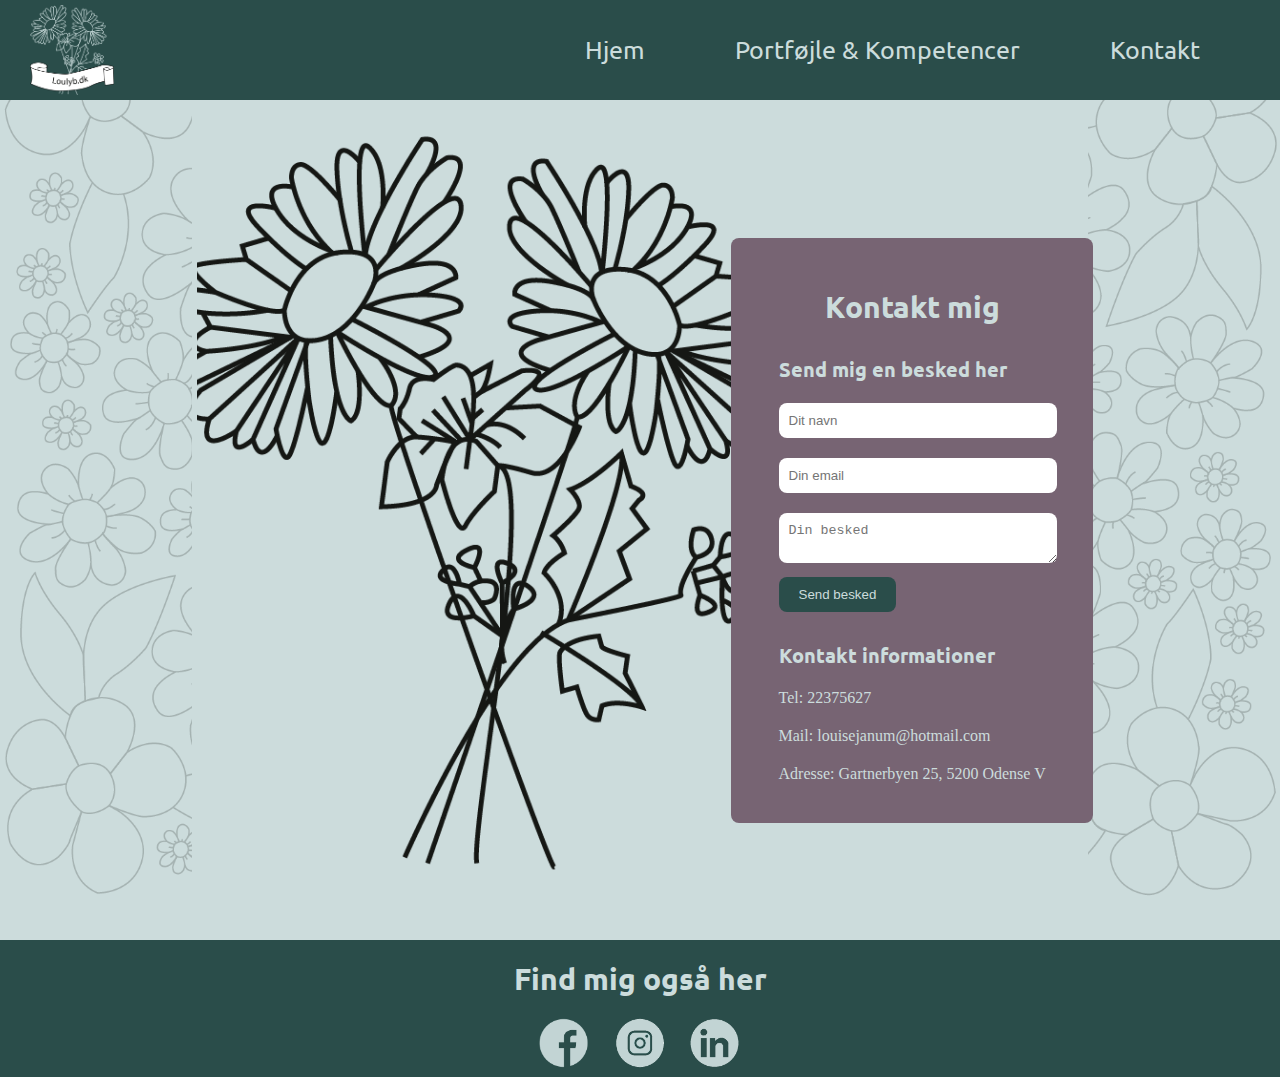
==== commit 827ebae6: "De sidste ændringer" ====
--- a/kontakt.html
+++ b/kontakt.html
@@ -25,7 +25,7 @@
         <nav class="menu">
             <ul>
                 <li><a href="index.html">Hjem</a></li>
-                <li><a href="portføjle.html">Portføjle</a></li>
+                <li><a href="portføjle.html">Portføjle & Kompetencer</a></li>
                 <li><a href="kontakt.html">Kontakt</a></li>
             </ul>
         </nav>
--- a/style.css
+++ b/style.css
@@ -75,7 +75,7 @@
     padding: 0 10px;
     line-height: 100px;
     color: #CCDCDC;
-    font-size: 20px;
+    font-size: 12px;
     font-family: 'Ubuntu', sans-serif;
 }
 
@@ -338,10 +338,11 @@
 .venstre1 {
     width: 100%;
     height: 800px;
-    background: url(billeder/blomster.JPG) no-repeat center / cover;
+    background: url(billeder/logo2.png) no-repeat center / cover;
     border-radius: 8px;
     margin-left: -40px;
     margin-bottom: 20px;
+    background-color: #CCDCDC;
 }
 
 .højre1 {
@@ -403,7 +404,7 @@
 }
 
 button:hover {
-    background-color: #776473;
+    background-color: #5C8A66;
 }
 
 
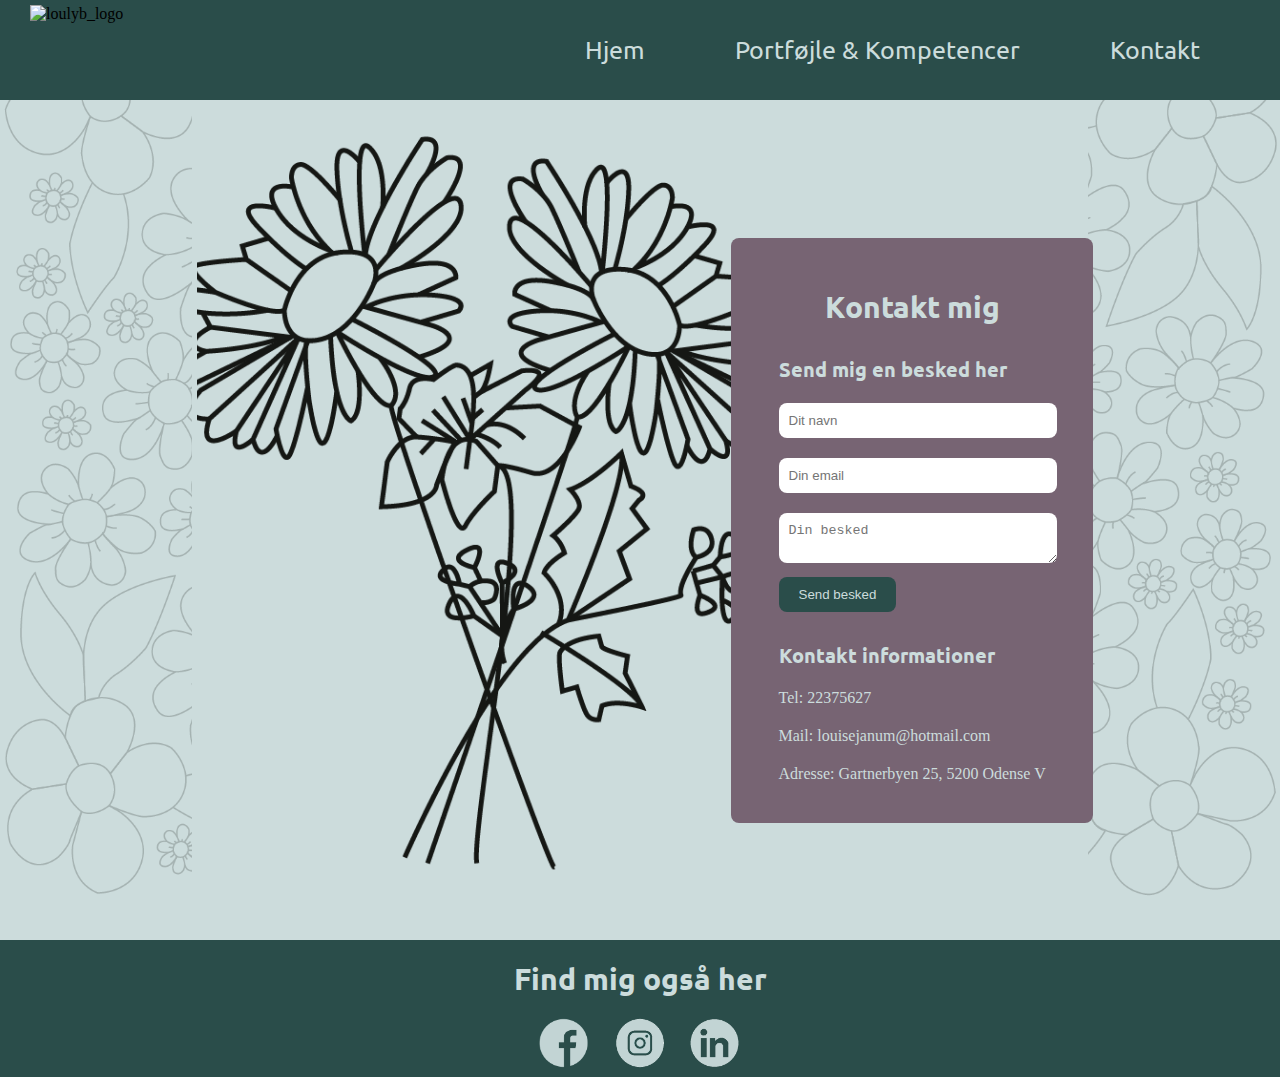
==== commit 6c6a061a: "aller sidst forhåbenligt" ====
--- a/kontakt.html
+++ b/kontakt.html
@@ -20,7 +20,7 @@
 
     <header class="header">
         <div class="logo">
-            <img src="billeder/Logo.png" alt="loulyb_logo">
+            <img src="billeder/logo.png" alt="loulyb_logo">
         </div>
         <nav class="menu">
             <ul>
@@ -40,30 +40,31 @@
                         <div class="content1">
                             <h2>Kontakt mig</h2>
                             <div class="kontaktform">
-                               <h3>Send mig en besked her</h3>
-                               <form>
-                                   <div class="formular">
-                                       <input type="text" name="name" placeholder="Dit navn">
-                                   </div>
-                                   <div class="formular">
-                                       <input type="email" name="email" placeholder="Din email">
-                                   </div>
-                                   <div class="formular">
-                                       <textarea name="massage" placeholder="Din besked"></textarea>
-                                   </div>
-                                   <button type="submit">Send besked</button>
-                               </form>
-                           </div>
-                           <div class="kontaktinfo">
-                               <h3>Kontakt informationer</h3>
-                               <p>Tel: 22375627</p>
-                               <p>Mail: louisejanum@hotmail.com</p>
-                               <p>Adresse: Gartnerbyen 25, 5200 Odense V</p>
+                                <h3>Send mig en besked her</h3>
+                                <form>
+                                    <div class="formular">
+                                        <input type="text" name="name" placeholder="Dit navn">
+                                    </div>
+                                    <div class="formular">
+                                        <input type="email" name="email" placeholder="Din email">
+                                    </div>
+                                    <div class="formular">
+                                        <textarea name="massage" placeholder="Din besked"></textarea>
+                                    </div>
+                                    <button type="submit">Send besked</button>
+                                </form>
+                            </div>
+                            <div class="kontaktinfo">
+                                <h3>Kontakt informationer</h3>
+                                <p>Tel: 22375627</p>
+                                <p>Mail: louisejanum@hotmail.com</p>
+                                <p>Adresse: Gartnerbyen 25, 5200 Odense V</p>
+                            </div>
                         </div>
                     </div>
                 </div>
             </section>
-            
+
 
         </main>
     </div>
@@ -81,13 +82,13 @@
                 </a>
             </div>
             <div class="in">
-                <a href="#">
+                <a href="https://www.instagram.com/louse123/">
                     <img src="billeder/instragram.png" alt="loulyb_logo">
                     <img src="billeder/instragram-hover.png" alt="hover effect" class="in-hover">
                 </a>
             </div>
             <div class="lin">
-                <a href="#">
+                <a href="https://www.linkedin.com/in/louise-janum/">
                     <img src="billeder/linkedin.png" alt="loulyb_logo">
                     <img src="billeder/linkedin-hover.png" alt="hover effect" class="lin-hover">
                 </a>
--- a/style.css
+++ b/style.css
@@ -24,7 +24,9 @@
     background-color: #CCDCDC;
 }
 
-.portføjle, .grid1, .grid{
+.portføjle,
+.grid1,
+.grid {
     margin-top: 100px;
 }
 
@@ -363,7 +365,7 @@
     color: #CCDCDC;
 }
 
-.grid1 h3{
+.grid1 h3 {
     font-size: 20px;
     color: #CCDCDC;
 }
@@ -398,7 +400,7 @@
     border: none;
     border-radius: 8px;
     cursor: pointer;
-    transition: 0, 3s ease;
+    transition: 3s ease;
     margin-bottom: 20px;
     margin-left: 10px;
 }
@@ -472,6 +474,14 @@
     .sm img {
         height: 50px;
         align-self: center;
+    }
+
+    .fb .fb-hover {
+        left: -2px;
+    }
+
+    .in .in-hover {
+        left: 2px;
     }
 
     /* styling af tekst */
